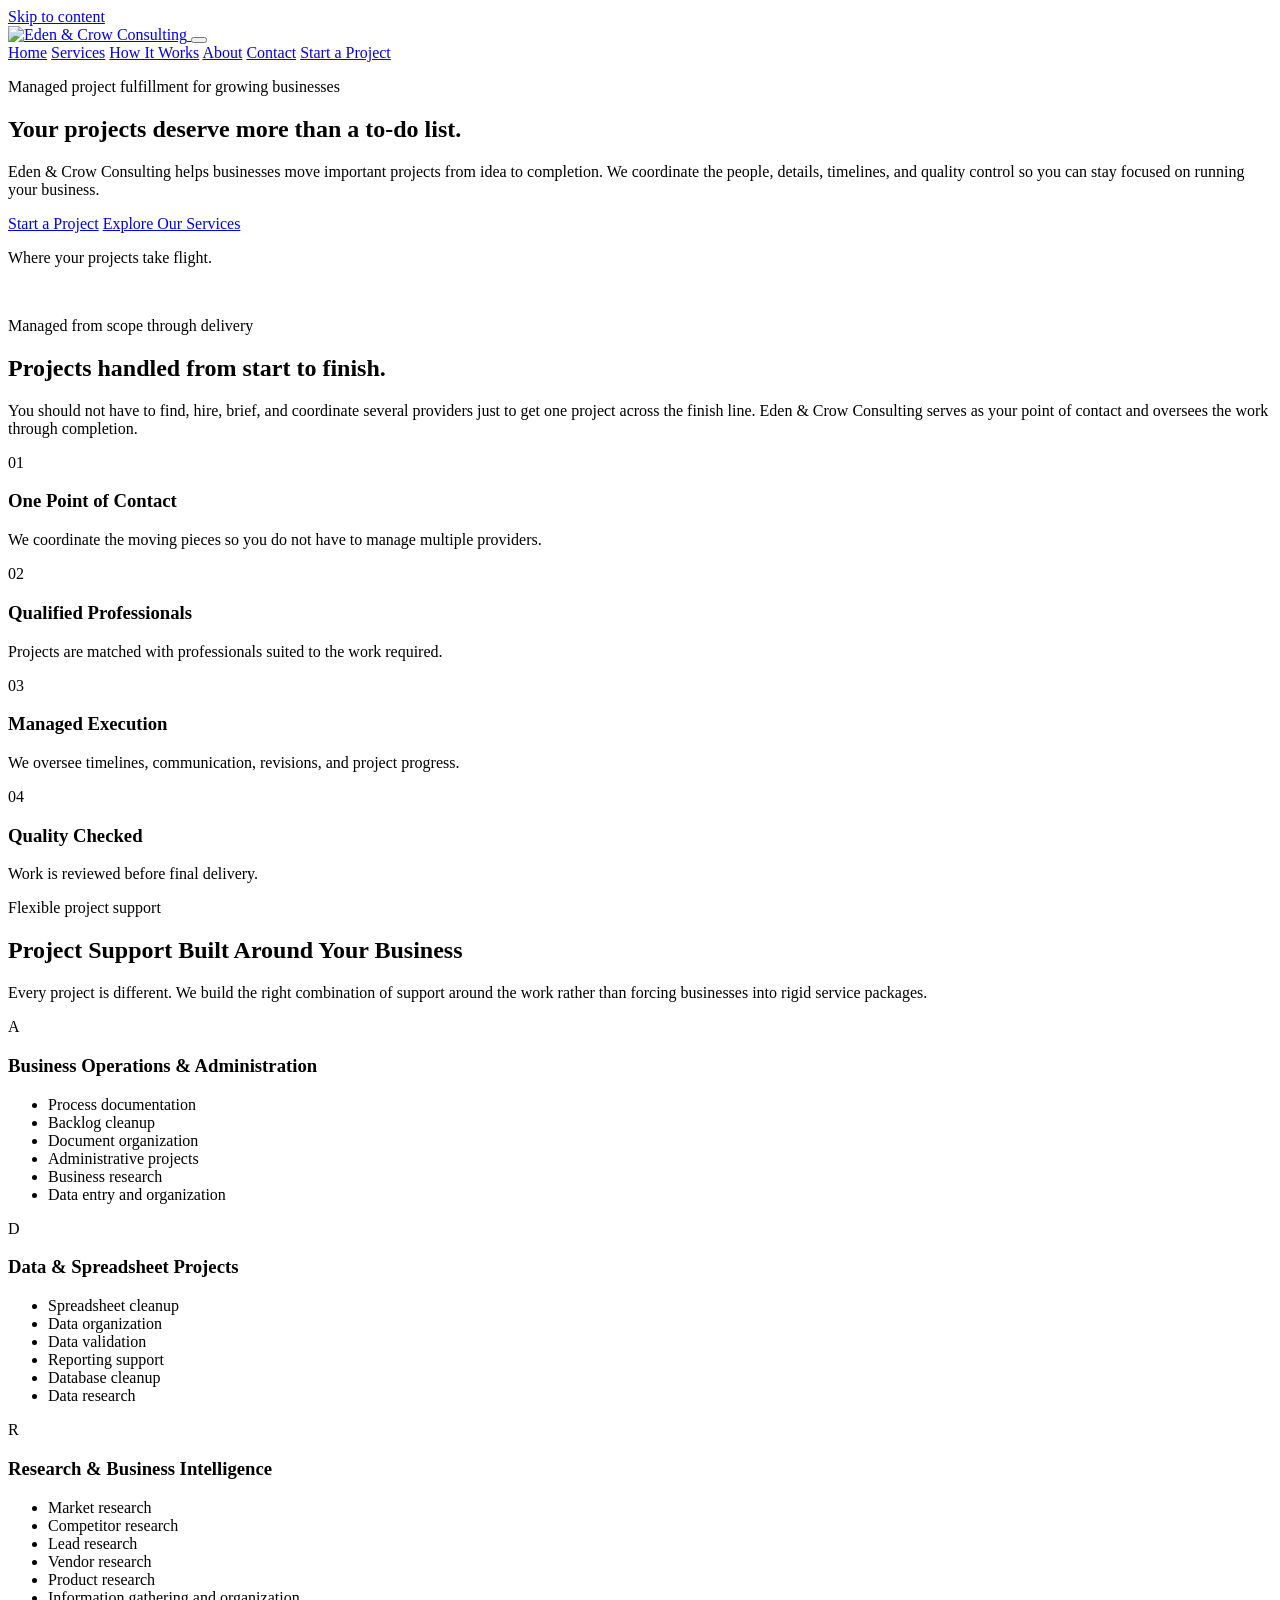
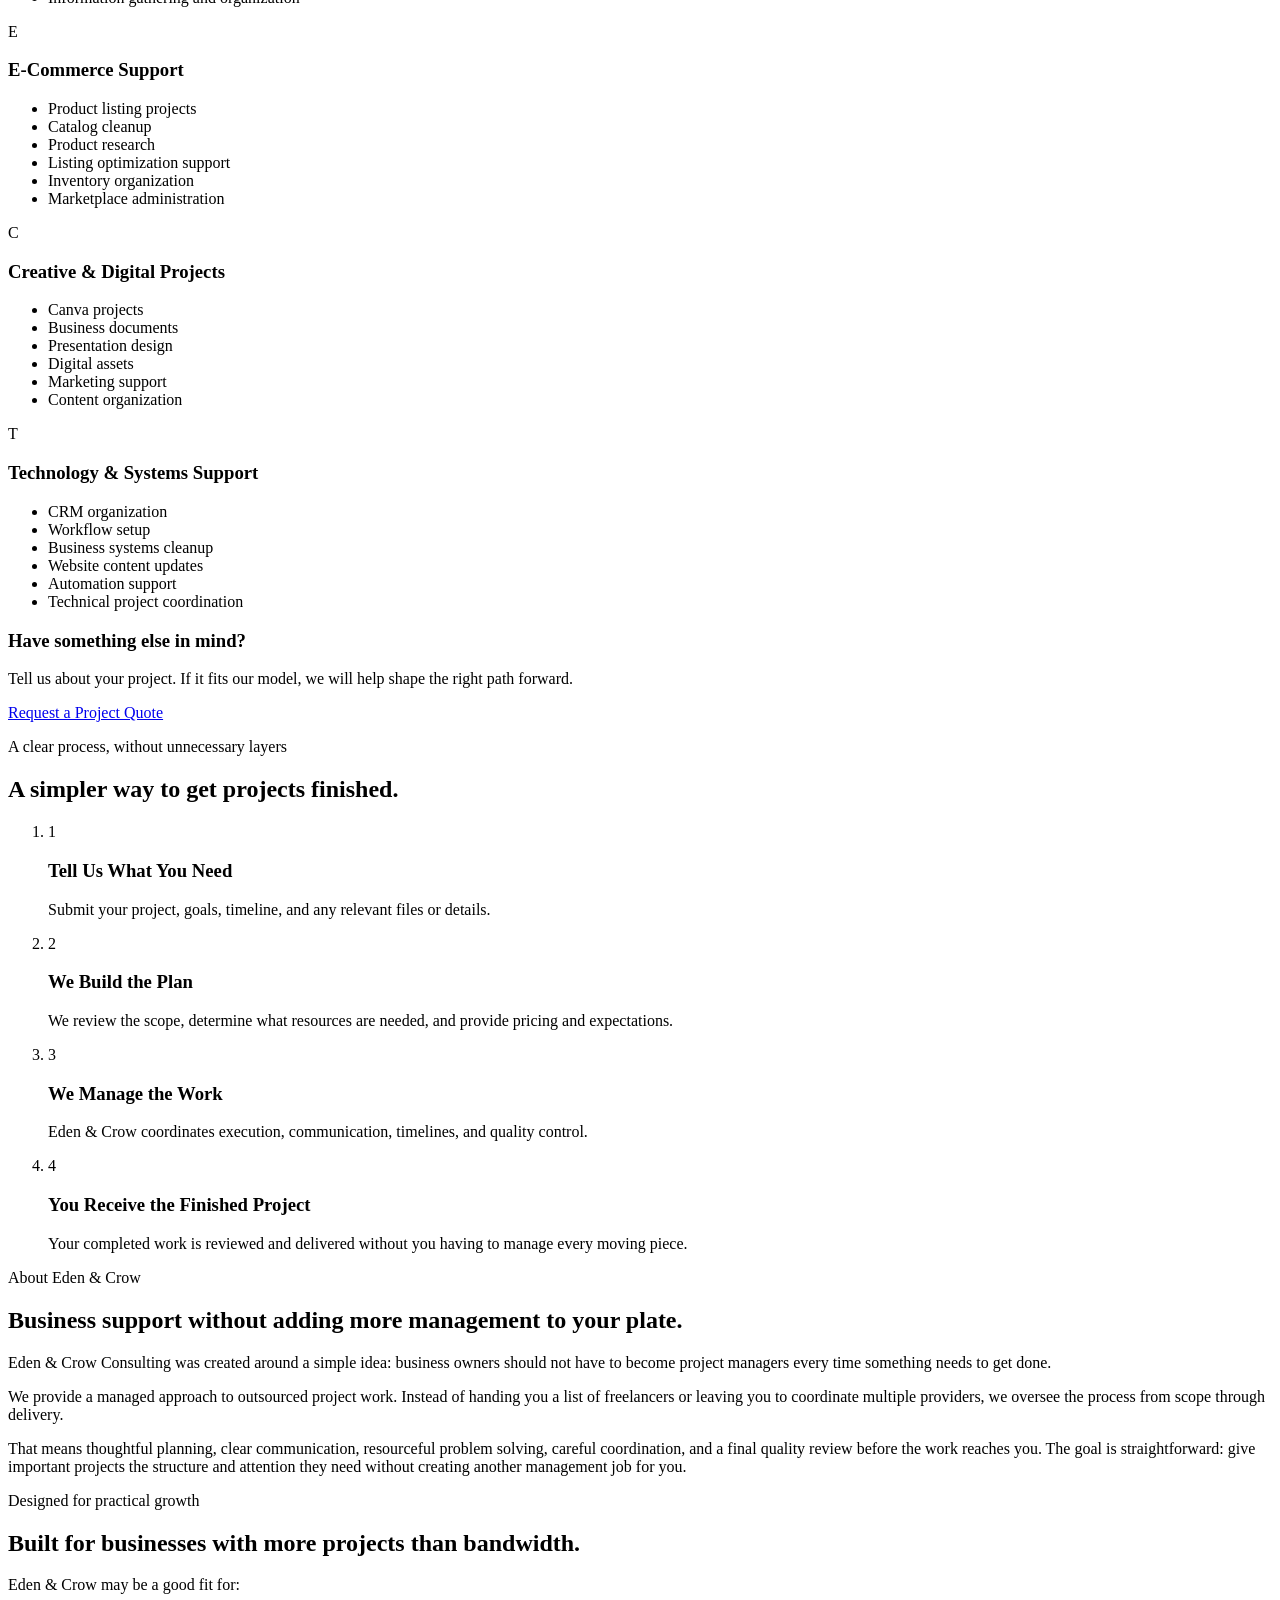
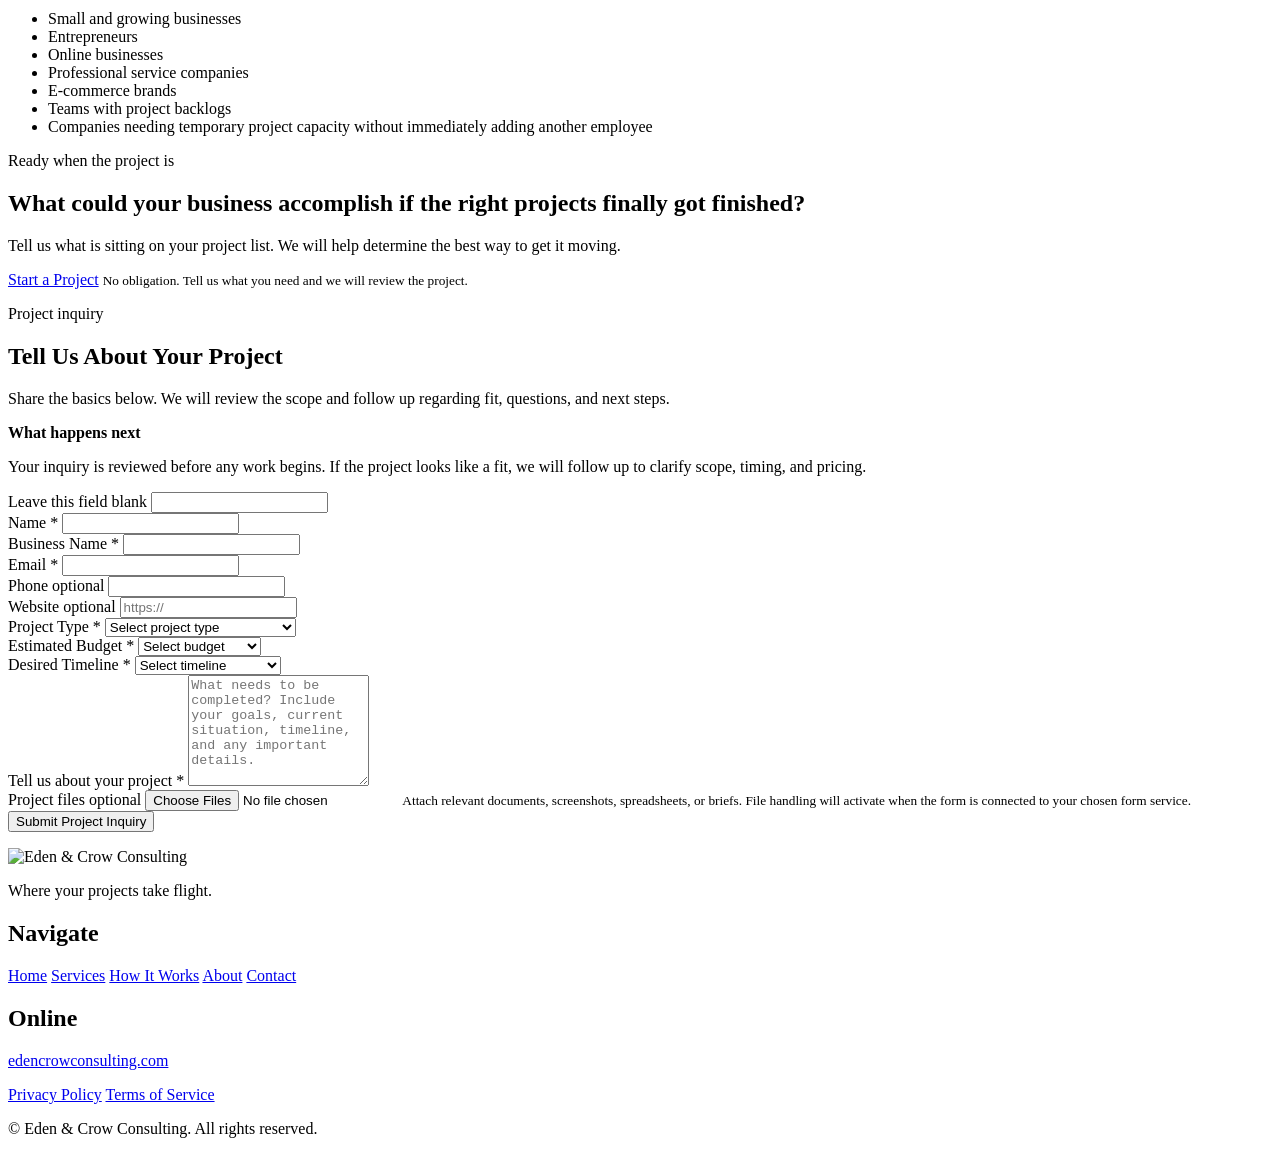
==== index.html @ 33f59ceb "Build Eden & Crow Consulting homepage" ====
<!doctype html>
<html lang="en">
<head>
  <meta charset="utf-8">
  <meta name="viewport" content="width=device-width, initial-scale=1">
  <title>Eden & Crow Consulting | Managed Business Project Services</title>
  <meta name="description" content="Eden & Crow Consulting manages business projects from scope through delivery, including operations, data, research, e-commerce, creative, and technology projects.">
  <meta name="theme-color" content="#0b1512">
  <link rel="canonical" href="https://edencrowconsulting.com/">
  <link rel="icon" href="assets/favicon.svg" type="image/svg+xml">
  <link rel="apple-touch-icon" href="assets/eden-crow-logo.png">
  <link rel="stylesheet" href="styles.css">

  <meta property="og:type" content="website">
  <meta property="og:title" content="Eden & Crow Consulting | Managed Business Project Services">
  <meta property="og:description" content="Managed business project services from scope through delivery.">
  <meta property="og:url" content="https://edencrowconsulting.com/">
  <meta property="og:image" content="https://edencrowconsulting.com/assets/eden-crow-logo.png">
  <meta property="og:site_name" content="Eden & Crow Consulting">
  <meta name="twitter:card" content="summary_large_image">
  <meta name="twitter:title" content="Eden & Crow Consulting | Managed Business Project Services">
  <meta name="twitter:description" content="Managed business project services from scope through delivery.">
  <meta name="twitter:image" content="https://edencrowconsulting.com/assets/eden-crow-logo.png">

  <script type="application/ld+json">
  {
    "@context": "https://schema.org",
    "@type": "ProfessionalService",
    "name": "Eden & Crow Consulting",
    "url": "https://edencrowconsulting.com/",
    "logo": "https://edencrowconsulting.com/assets/eden-crow-logo.png",
    "description": "Eden & Crow Consulting manages business projects from scope through delivery, including operations, data, research, e-commerce, creative, and technology projects.",
    "slogan": "Where your projects take flight."
  }
  </script>
</head>
<body>
  <a class="skip-link" href="#main">Skip to content</a>

  <header class="site-header" id="top">
    <div class="container nav-wrap">
      <a class="brand" href="#home" aria-label="Eden & Crow Consulting home">
        <img src="assets/eden-crow-logo.png" alt="Eden & Crow Consulting">
      </a>
      <button class="menu-toggle" type="button" aria-expanded="false" aria-controls="site-nav" aria-label="Open navigation">
        <span></span><span></span><span></span>
      </button>
      <nav class="site-nav" id="site-nav" aria-label="Primary navigation">
        <a href="#home">Home</a>
        <a href="#services">Services</a>
        <a href="#process">How It Works</a>
        <a href="#about">About</a>
        <a href="#contact">Contact</a>
        <a class="button button-small" href="#contact">Start a Project</a>
      </nav>
    </div>
  </header>

  <main id="main">
    <section class="hero" id="home">
      <div class="container hero-grid">
        <div class="hero-copy">
          <p class="eyebrow">Managed project fulfillment for growing businesses</p>
          <h1>Your projects deserve more than a to-do list.</h1>
          <p class="hero-lead">Eden & Crow Consulting helps businesses move important projects from idea to completion. We coordinate the people, details, timelines, and quality control so you can stay focused on running your business.</p>
          <div class="hero-actions">
            <a class="button" href="#contact">Start a Project</a>
            <a class="button button-secondary" href="#services">Explore Our Services</a>
          </div>
          <p class="tagline">Where your projects take flight.</p>
        </div>
        <div class="hero-mark" aria-hidden="true">
          <div class="logo-frame">
            <img src="assets/eden-crow-logo.png" alt="">
          </div>
        </div>
      </div>
    </section>

    <section class="value-section section" aria-labelledby="value-heading">
      <div class="container">
        <div class="section-heading narrow">
          <p class="eyebrow">Managed from scope through delivery</p>
          <h2 id="value-heading">Projects handled from start to finish.</h2>
          <p>You should not have to find, hire, brief, and coordinate several providers just to get one project across the finish line. Eden & Crow Consulting serves as your point of contact and oversees the work through completion.</p>
        </div>
        <div class="value-grid">
          <article class="value-item">
            <span class="value-number">01</span>
            <h3>One Point of Contact</h3>
            <p>We coordinate the moving pieces so you do not have to manage multiple providers.</p>
          </article>
          <article class="value-item">
            <span class="value-number">02</span>
            <h3>Qualified Professionals</h3>
            <p>Projects are matched with professionals suited to the work required.</p>
          </article>
          <article class="value-item">
            <span class="value-number">03</span>
            <h3>Managed Execution</h3>
            <p>We oversee timelines, communication, revisions, and project progress.</p>
          </article>
          <article class="value-item">
            <span class="value-number">04</span>
            <h3>Quality Checked</h3>
            <p>Work is reviewed before final delivery.</p>
          </article>
        </div>
      </div>
    </section>

    <section class="services-section section" id="services" aria-labelledby="services-heading">
      <div class="container">
        <div class="section-heading">
          <p class="eyebrow">Flexible project support</p>
          <h2 id="services-heading">Project Support Built Around Your Business</h2>
          <p>Every project is different. We build the right combination of support around the work rather than forcing businesses into rigid service packages.</p>
        </div>

        <div class="service-grid">
          <article class="service-card">
            <div class="service-icon" aria-hidden="true">A</div>
            <h3>Business Operations & Administration</h3>
            <ul>
              <li>Process documentation</li>
              <li>Backlog cleanup</li>
              <li>Document organization</li>
              <li>Administrative projects</li>
              <li>Business research</li>
              <li>Data entry and organization</li>
            </ul>
          </article>

          <article class="service-card">
            <div class="service-icon" aria-hidden="true">D</div>
            <h3>Data & Spreadsheet Projects</h3>
            <ul>
              <li>Spreadsheet cleanup</li>
              <li>Data organization</li>
              <li>Data validation</li>
              <li>Reporting support</li>
              <li>Database cleanup</li>
              <li>Data research</li>
            </ul>
          </article>

          <article class="service-card">
            <div class="service-icon" aria-hidden="true">R</div>
            <h3>Research & Business Intelligence</h3>
            <ul>
              <li>Market research</li>
              <li>Competitor research</li>
              <li>Lead research</li>
              <li>Vendor research</li>
              <li>Product research</li>
              <li>Information gathering and organization</li>
            </ul>
          </article>

          <article class="service-card">
            <div class="service-icon" aria-hidden="true">E</div>
            <h3>E-Commerce Support</h3>
            <ul>
              <li>Product listing projects</li>
              <li>Catalog cleanup</li>
              <li>Product research</li>
              <li>Listing optimization support</li>
              <li>Inventory organization</li>
              <li>Marketplace administration</li>
            </ul>
          </article>

          <article class="service-card">
            <div class="service-icon" aria-hidden="true">C</div>
            <h3>Creative & Digital Projects</h3>
            <ul>
              <li>Canva projects</li>
              <li>Business documents</li>
              <li>Presentation design</li>
              <li>Digital assets</li>
              <li>Marketing support</li>
              <li>Content organization</li>
            </ul>
          </article>

          <article class="service-card">
            <div class="service-icon" aria-hidden="true">T</div>
            <h3>Technology & Systems Support</h3>
            <ul>
              <li>CRM organization</li>
              <li>Workflow setup</li>
              <li>Business systems cleanup</li>
              <li>Website content updates</li>
              <li>Automation support</li>
              <li>Technical project coordination</li>
            </ul>
          </article>
        </div>

        <div class="service-cta">
          <div>
            <h3>Have something else in mind?</h3>
            <p>Tell us about your project. If it fits our model, we will help shape the right path forward.</p>
          </div>
          <a class="button button-secondary-dark" href="#contact">Request a Project Quote</a>
        </div>
      </div>
    </section>

    <section class="process-section section" id="process" aria-labelledby="process-heading">
      <div class="container">
        <div class="section-heading narrow">
          <p class="eyebrow">A clear process, without unnecessary layers</p>
          <h2 id="process-heading">A simpler way to get projects finished.</h2>
        </div>
        <ol class="process-list">
          <li class="process-step">
            <div class="step-marker">1</div>
            <div>
              <h3>Tell Us What You Need</h3>
              <p>Submit your project, goals, timeline, and any relevant files or details.</p>
            </div>
          </li>
          <li class="process-step">
            <div class="step-marker">2</div>
            <div>
              <h3>We Build the Plan</h3>
              <p>We review the scope, determine what resources are needed, and provide pricing and expectations.</p>
            </div>
          </li>
          <li class="process-step">
            <div class="step-marker">3</div>
            <div>
              <h3>We Manage the Work</h3>
              <p>Eden & Crow coordinates execution, communication, timelines, and quality control.</p>
            </div>
          </li>
          <li class="process-step">
            <div class="step-marker">4</div>
            <div>
              <h3>You Receive the Finished Project</h3>
              <p>Your completed work is reviewed and delivered without you having to manage every moving piece.</p>
            </div>
          </li>
        </ol>
      </div>
    </section>

    <section class="about-section section" id="about" aria-labelledby="about-heading">
      <div class="container about-grid">
        <div class="about-title-block">
          <p class="eyebrow">About Eden & Crow</p>
          <h2 id="about-heading">Business support without adding more management to your plate.</h2>
        </div>
        <div class="about-copy">
          <p>Eden & Crow Consulting was created around a simple idea: business owners should not have to become project managers every time something needs to get done.</p>
          <p>We provide a managed approach to outsourced project work. Instead of handing you a list of freelancers or leaving you to coordinate multiple providers, we oversee the process from scope through delivery.</p>
          <p>That means thoughtful planning, clear communication, resourceful problem solving, careful coordination, and a final quality review before the work reaches you. The goal is straightforward: give important projects the structure and attention they need without creating another management job for you.</p>
        </div>
      </div>
    </section>

    <section class="ideal-section section" aria-labelledby="ideal-heading">
      <div class="container ideal-grid">
        <div>
          <p class="eyebrow">Designed for practical growth</p>
          <h2 id="ideal-heading">Built for businesses with more projects than bandwidth.</h2>
        </div>
        <div class="ideal-list-wrap">
          <p>Eden & Crow may be a good fit for:</p>
          <ul class="check-list">
            <li>Small and growing businesses</li>
            <li>Entrepreneurs</li>
            <li>Online businesses</li>
            <li>Professional service companies</li>
            <li>E-commerce brands</li>
            <li>Teams with project backlogs</li>
            <li>Companies needing temporary project capacity without immediately adding another employee</li>
          </ul>
        </div>
      </div>
    </section>

    <section class="cta-section" aria-labelledby="cta-heading">
      <div class="container cta-inner">
        <p class="eyebrow eyebrow-light">Ready when the project is</p>
        <h2 id="cta-heading">What could your business accomplish if the right projects finally got finished?</h2>
        <p>Tell us what is sitting on your project list. We will help determine the best way to get it moving.</p>
        <a class="button button-light" href="#contact">Start a Project</a>
        <small>No obligation. Tell us what you need and we will review the project.</small>
      </div>
    </section>

    <section class="contact-section section" id="contact" aria-labelledby="contact-heading">
      <div class="container contact-grid">
        <div class="contact-intro">
          <p class="eyebrow">Project inquiry</p>
          <h2 id="contact-heading">Tell Us About Your Project</h2>
          <p>Share the basics below. We will review the scope and follow up regarding fit, questions, and next steps.</p>
          <div class="contact-note">
            <strong>What happens next</strong>
            <p>Your inquiry is reviewed before any work begins. If the project looks like a fit, we will follow up to clarify scope, timing, and pricing.</p>
          </div>
        </div>

        <form class="project-form" id="project-form" novalidate data-endpoint="">
          <div class="honeypot" aria-hidden="true">
            <label for="company-fax">Leave this field blank</label>
            <input id="company-fax" name="company_fax" type="text" tabindex="-1" autocomplete="off">
          </div>

          <div class="form-row two-col">
            <div class="form-field">
              <label for="name">Name <span aria-hidden="true">*</span></label>
              <input id="name" name="name" type="text" autocomplete="name" required>
              <span class="field-error" aria-live="polite"></span>
            </div>
            <div class="form-field">
              <label for="business">Business Name <span aria-hidden="true">*</span></label>
              <input id="business" name="business_name" type="text" autocomplete="organization" required>
              <span class="field-error" aria-live="polite"></span>
            </div>
          </div>

          <div class="form-row two-col">
            <div class="form-field">
              <label for="email">Email <span aria-hidden="true">*</span></label>
              <input id="email" name="email" type="email" autocomplete="email" required>
              <span class="field-error" aria-live="polite"></span>
            </div>
            <div class="form-field">
              <label for="phone">Phone <span class="optional">optional</span></label>
              <input id="phone" name="phone" type="tel" autocomplete="tel">
              <span class="field-error" aria-live="polite"></span>
            </div>
          </div>

          <div class="form-field">
            <label for="website">Website <span class="optional">optional</span></label>
            <input id="website" name="website" type="url" inputmode="url" placeholder="https://">
            <span class="field-error" aria-live="polite"></span>
          </div>

          <div class="form-row two-col">
            <div class="form-field">
              <label for="project-type">Project Type <span aria-hidden="true">*</span></label>
              <select id="project-type" name="project_type" required>
                <option value="">Select project type</option>
                <option>Business Operations</option>
                <option>Data or Spreadsheet Project</option>
                <option>Research</option>
                <option>E-Commerce</option>
                <option>Creative or Digital</option>
                <option>Technology or Systems</option>
                <option>Other</option>
              </select>
              <span class="field-error" aria-live="polite"></span>
            </div>
            <div class="form-field">
              <label for="budget">Estimated Budget <span aria-hidden="true">*</span></label>
              <select id="budget" name="estimated_budget" required>
                <option value="">Select budget</option>
                <option>Under $500</option>
                <option>$500 to $1,000</option>
                <option>$1,000 to $2,500</option>
                <option>$2,500 to $5,000</option>
                <option>$5,000+</option>
                <option>Not Sure Yet</option>
              </select>
              <span class="field-error" aria-live="polite"></span>
            </div>
          </div>

          <div class="form-field">
            <label for="timeline">Desired Timeline <span aria-hidden="true">*</span></label>
            <select id="timeline" name="desired_timeline" required>
              <option value="">Select timeline</option>
              <option>As Soon As Possible</option>
              <option>Within 1 Week</option>
              <option>Within 2 to 4 Weeks</option>
              <option>Within 1 to 3 Months</option>
              <option>Flexible</option>
            </select>
            <span class="field-error" aria-live="polite"></span>
          </div>

          <div class="form-field">
            <label for="details">Tell us about your project <span aria-hidden="true">*</span></label>
            <textarea id="details" name="project_details" rows="7" required placeholder="What needs to be completed? Include your goals, current situation, timeline, and any important details."></textarea>
            <span class="field-error" aria-live="polite"></span>
          </div>

          <div class="form-field">
            <label for="files">Project files <span class="optional">optional</span></label>
            <input id="files" name="project_files" type="file" multiple>
            <small class="field-help">Attach relevant documents, screenshots, spreadsheets, or briefs. File handling will activate when the form is connected to your chosen form service.</small>
          </div>

          <button class="button submit-button" type="submit">Submit Project Inquiry</button>
          <p class="form-status" id="form-status" role="status" aria-live="polite"></p>
        </form>
      </div>
    </section>
  </main>

  <footer class="site-footer">
    <div class="container footer-grid">
      <div class="footer-brand">
        <img src="assets/eden-crow-logo.png" alt="Eden & Crow Consulting">
        <p>Where your projects take flight.</p>
      </div>
      <div>
        <h2 class="footer-heading">Navigate</h2>
        <nav class="footer-nav" aria-label="Footer navigation">
          <a href="#home">Home</a>
          <a href="#services">Services</a>
          <a href="#process">How It Works</a>
          <a href="#about">About</a>
          <a href="#contact">Contact</a>
        </nav>
      </div>
      <div>
        <h2 class="footer-heading">Online</h2>
        <p><a href="https://edencrowconsulting.com/">edencrowconsulting.com</a></p>
        <div class="legal-links">
          <a href="privacy.html">Privacy Policy</a>
          <a href="terms.html">Terms of Service</a>
        </div>
      </div>
    </div>
    <div class="container footer-bottom">
      <p>&copy; <span id="current-year"></span> Eden & Crow Consulting. All rights reserved.</p>
    </div>
  </footer>

  <script src="script.js" defer></script>
</body>
</html>
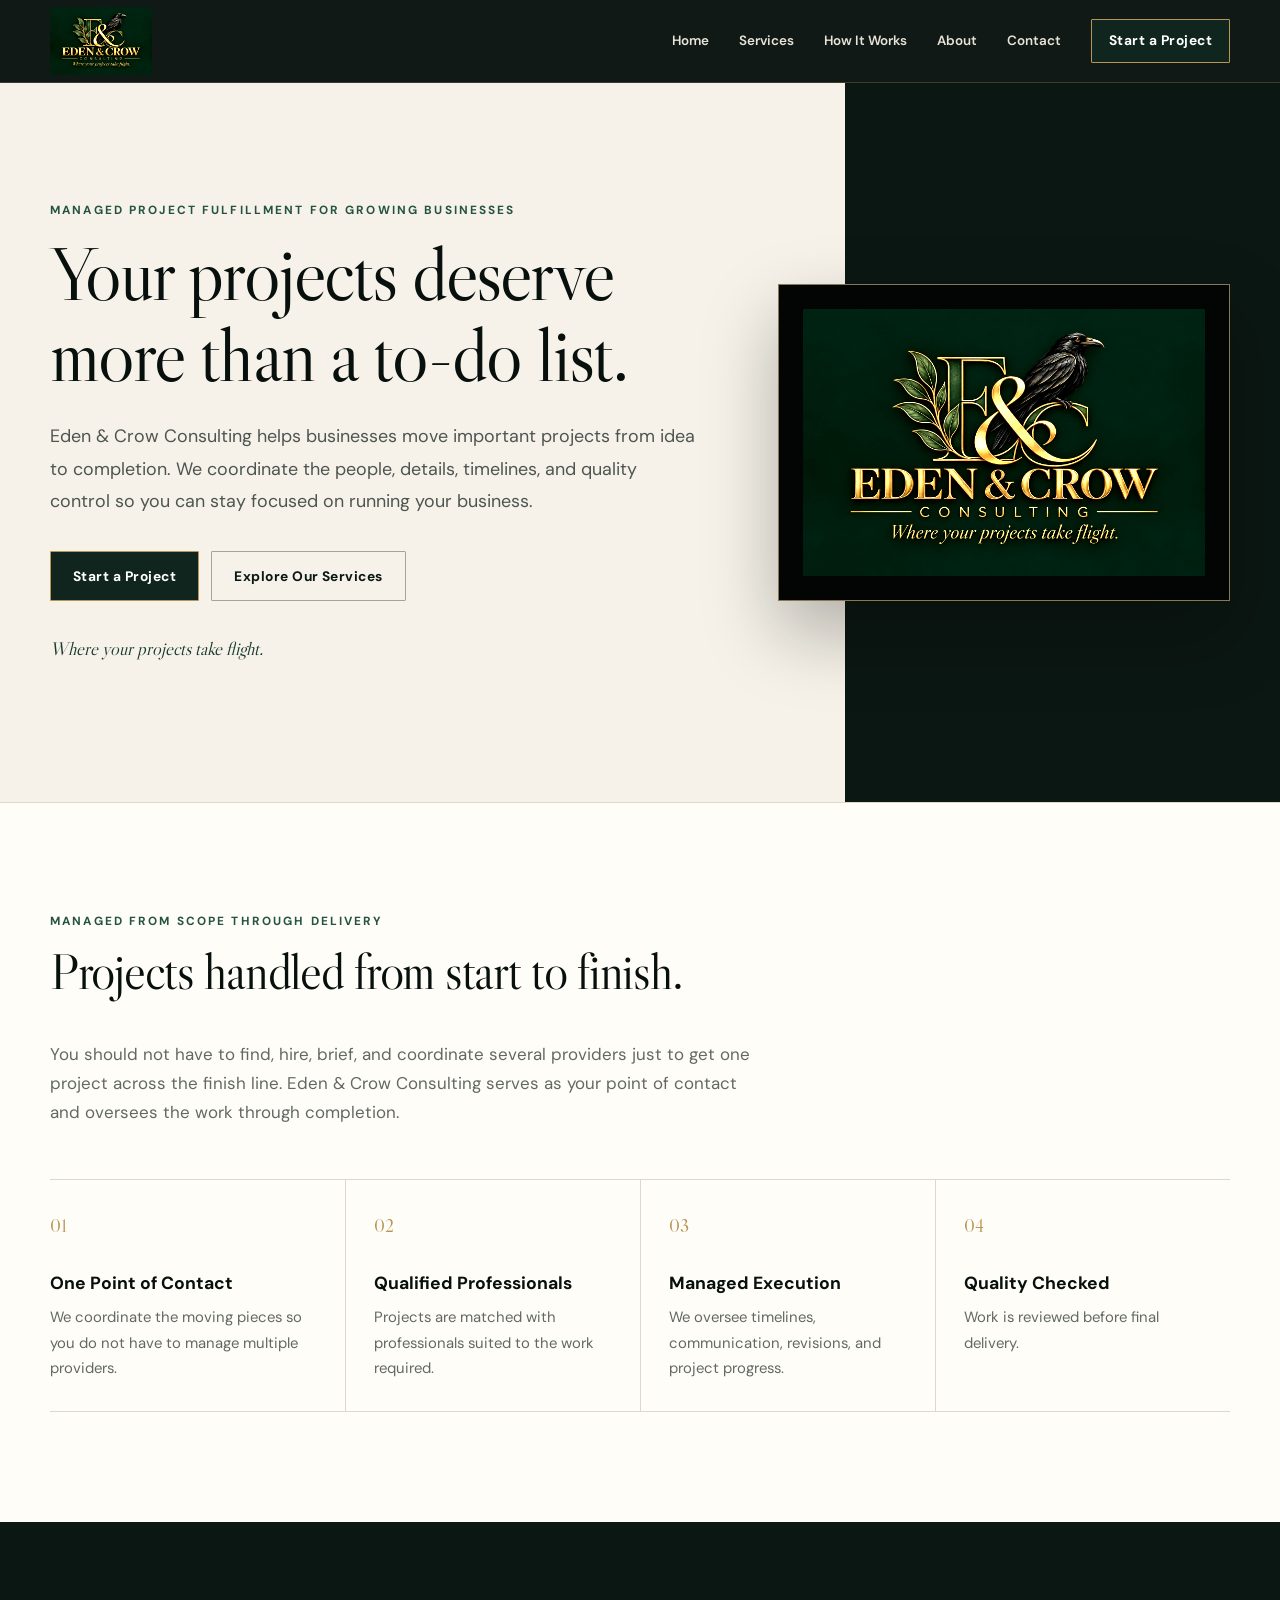
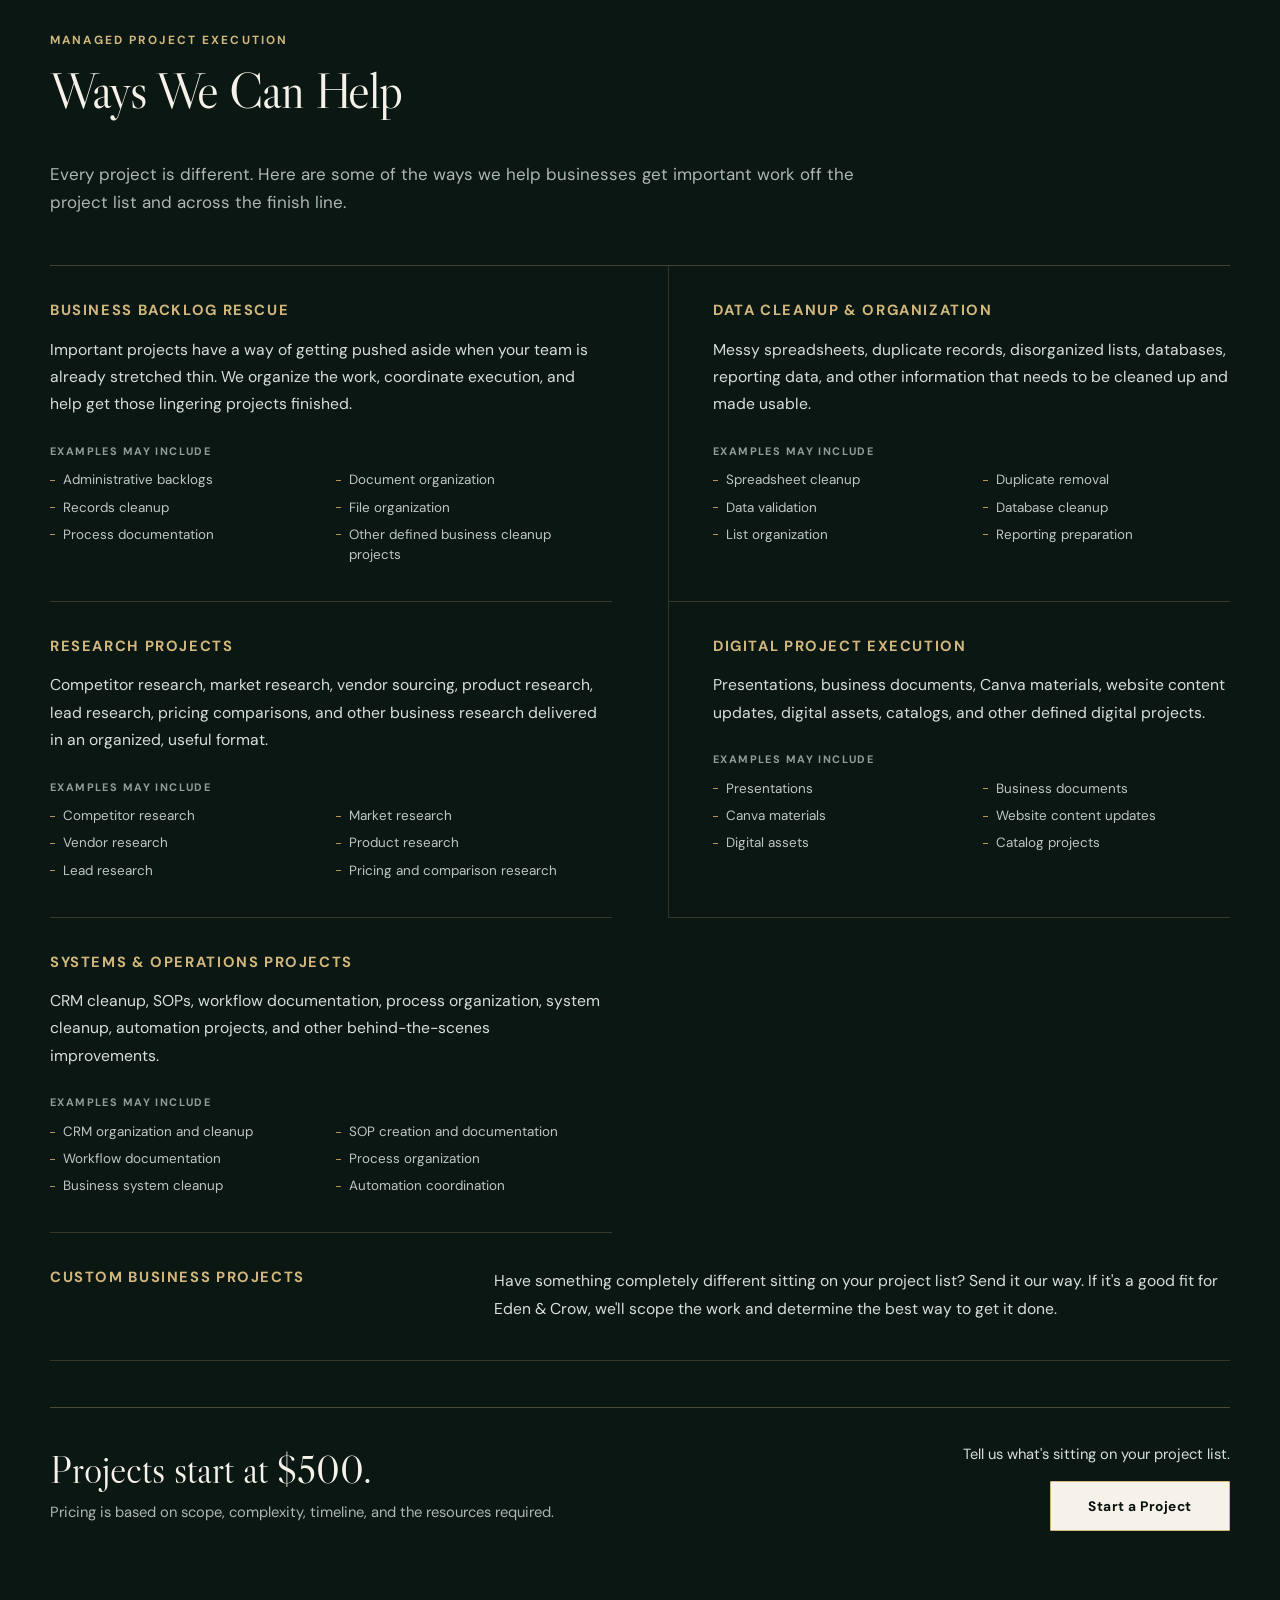
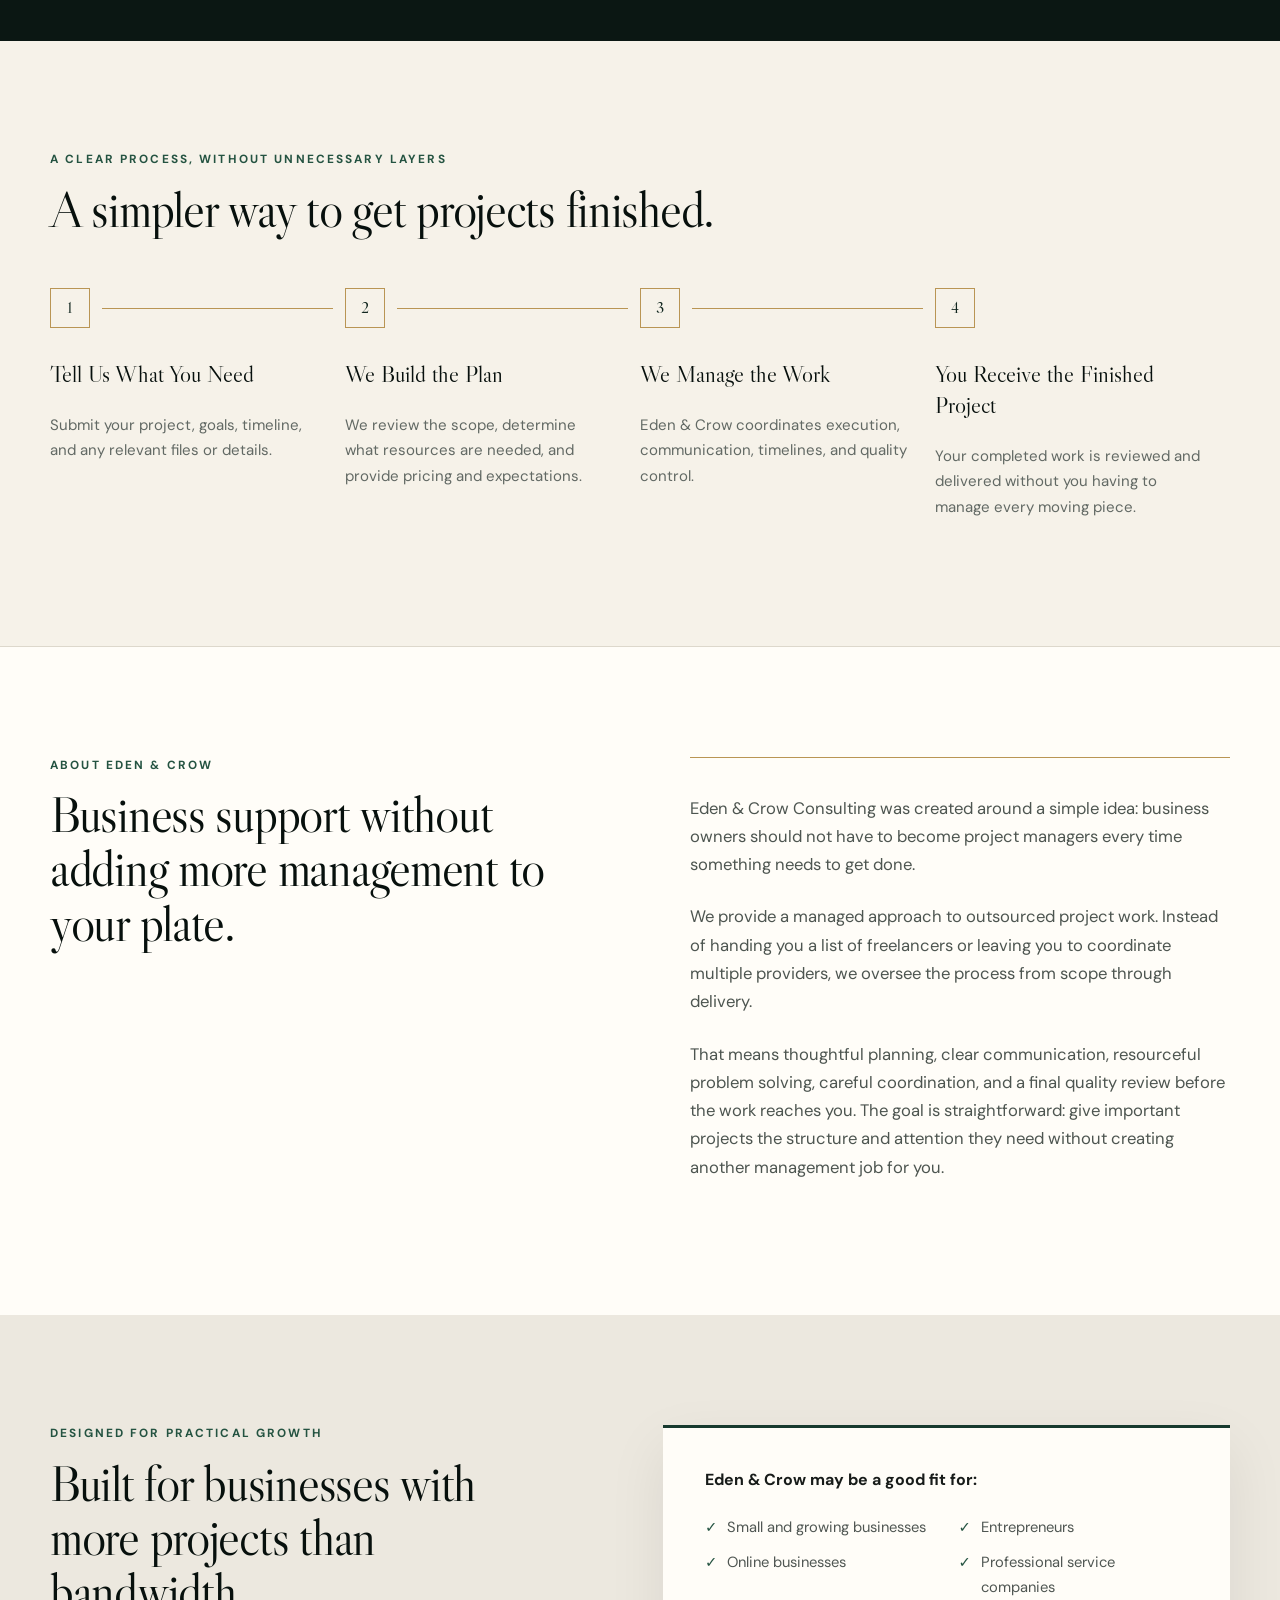
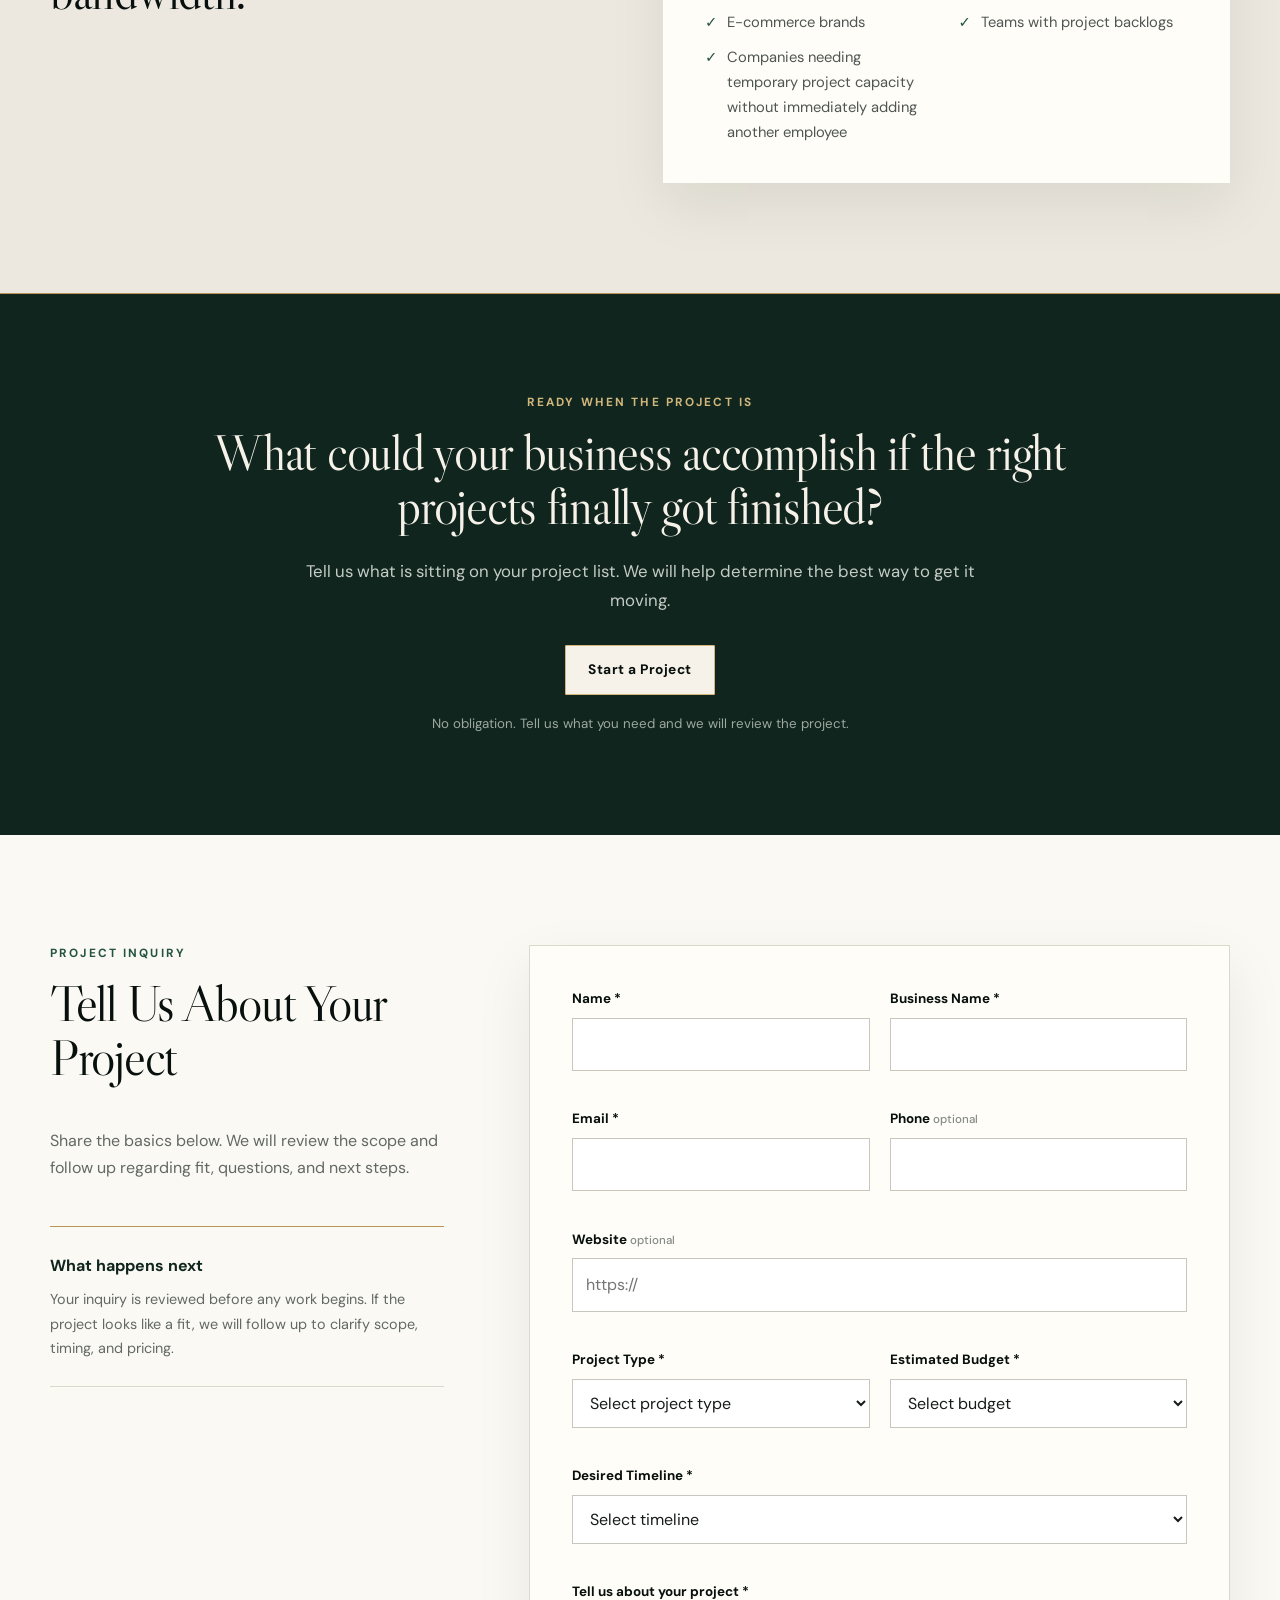
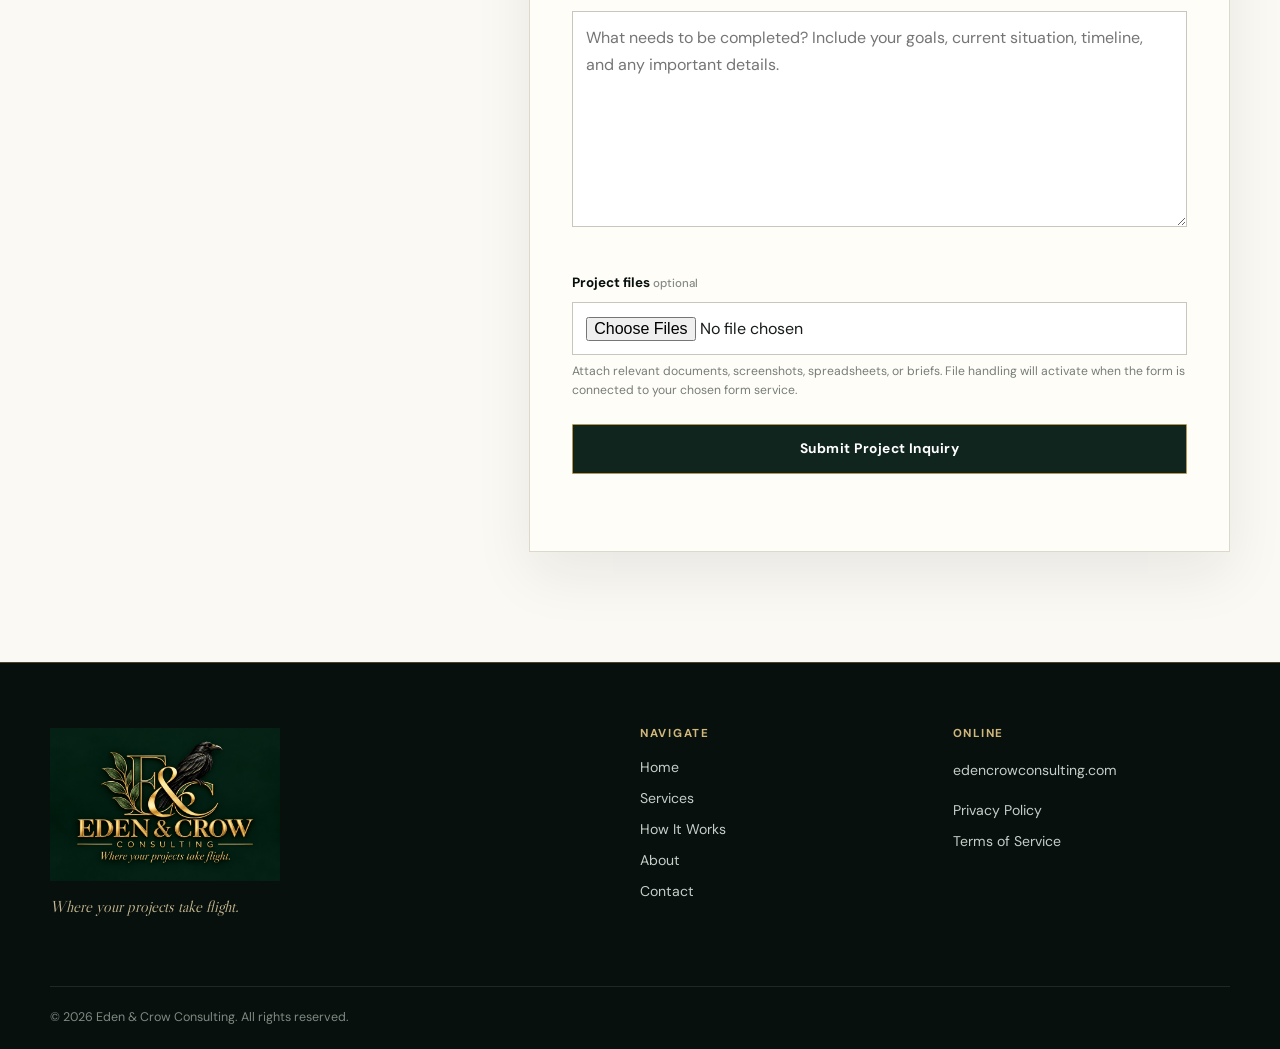
==== commit e3727c80: "Update Ways We Can Help service offerings" ====
--- a/index.html
+++ b/index.html
@@ -3,23 +3,24 @@
 <head>
   <meta charset="utf-8">
   <meta name="viewport" content="width=device-width, initial-scale=1">
-  <title>Eden & Crow Consulting | Managed Business Project Services</title>
-  <meta name="description" content="Eden & Crow Consulting manages business projects from scope through delivery, including operations, data, research, e-commerce, creative, and technology projects.">
+  <title>Managed Project Fulfillment | Eden & Crow Consulting</title>
+  <meta name="description" content="Eden & Crow Consulting provides managed project fulfillment for business backlogs, data cleanup, research, digital projects, systems and operations work, and custom business projects.">
   <meta name="theme-color" content="#0b1512">
   <link rel="canonical" href="https://edencrowconsulting.com/">
   <link rel="icon" href="assets/favicon.svg" type="image/svg+xml">
   <link rel="apple-touch-icon" href="assets/eden-crow-logo.png">
   <link rel="stylesheet" href="styles.css">
+  <link rel="stylesheet" href="services.css">
 
   <meta property="og:type" content="website">
-  <meta property="og:title" content="Eden & Crow Consulting | Managed Business Project Services">
-  <meta property="og:description" content="Managed business project services from scope through delivery.">
+  <meta property="og:title" content="Managed Project Fulfillment | Eden & Crow Consulting">
+  <meta property="og:description" content="Managed project execution for business backlogs, data cleanup, research, digital projects, systems and operations work, and custom business projects.">
   <meta property="og:url" content="https://edencrowconsulting.com/">
   <meta property="og:image" content="https://edencrowconsulting.com/assets/eden-crow-logo.png">
   <meta property="og:site_name" content="Eden & Crow Consulting">
   <meta name="twitter:card" content="summary_large_image">
-  <meta name="twitter:title" content="Eden & Crow Consulting | Managed Business Project Services">
-  <meta name="twitter:description" content="Managed business project services from scope through delivery.">
+  <meta name="twitter:title" content="Managed Project Fulfillment | Eden & Crow Consulting">
+  <meta name="twitter:description" content="Managed project execution for business backlogs, data cleanup, research, digital projects, systems and operations work, and custom business projects.">
   <meta name="twitter:image" content="https://edencrowconsulting.com/assets/eden-crow-logo.png">
 
   <script type="application/ld+json">
@@ -29,7 +30,7 @@
     "name": "Eden & Crow Consulting",
     "url": "https://edencrowconsulting.com/",
     "logo": "https://edencrowconsulting.com/assets/eden-crow-logo.png",
-    "description": "Eden & Crow Consulting manages business projects from scope through delivery, including operations, data, research, e-commerce, creative, and technology projects.",
+    "description": "Eden & Crow Consulting provides managed project fulfillment for business backlogs, data cleanup, research, digital projects, systems and operations work, and custom business projects.",
     "slogan": "Where your projects take flight."
   }
   </script>
@@ -111,98 +112,108 @@
 
     <section class="services-section section" id="services" aria-labelledby="services-heading">
       <div class="container">
-        <div class="section-heading">
-          <p class="eyebrow">Flexible project support</p>
-          <h2 id="services-heading">Project Support Built Around Your Business</h2>
-          <p>Every project is different. We build the right combination of support around the work rather than forcing businesses into rigid service packages.</p>
-        </div>
-
-        <div class="service-grid">
-          <article class="service-card">
-            <div class="service-icon" aria-hidden="true">A</div>
-            <h3>Business Operations & Administration</h3>
-            <ul>
-              <li>Process documentation</li>
-              <li>Backlog cleanup</li>
-              <li>Document organization</li>
-              <li>Administrative projects</li>
-              <li>Business research</li>
-              <li>Data entry and organization</li>
-            </ul>
-          </article>
-
-          <article class="service-card">
-            <div class="service-icon" aria-hidden="true">D</div>
-            <h3>Data & Spreadsheet Projects</h3>
-            <ul>
-              <li>Spreadsheet cleanup</li>
-              <li>Data organization</li>
-              <li>Data validation</li>
-              <li>Reporting support</li>
-              <li>Database cleanup</li>
-              <li>Data research</li>
-            </ul>
-          </article>
-
-          <article class="service-card">
-            <div class="service-icon" aria-hidden="true">R</div>
-            <h3>Research & Business Intelligence</h3>
-            <ul>
-              <li>Market research</li>
-              <li>Competitor research</li>
-              <li>Lead research</li>
-              <li>Vendor research</li>
-              <li>Product research</li>
-              <li>Information gathering and organization</li>
-            </ul>
-          </article>
-
-          <article class="service-card">
-            <div class="service-icon" aria-hidden="true">E</div>
-            <h3>E-Commerce Support</h3>
-            <ul>
-              <li>Product listing projects</li>
-              <li>Catalog cleanup</li>
-              <li>Product research</li>
-              <li>Listing optimization support</li>
-              <li>Inventory organization</li>
-              <li>Marketplace administration</li>
-            </ul>
-          </article>
-
-          <article class="service-card">
-            <div class="service-icon" aria-hidden="true">C</div>
-            <h3>Creative & Digital Projects</h3>
-            <ul>
-              <li>Canva projects</li>
-              <li>Business documents</li>
-              <li>Presentation design</li>
-              <li>Digital assets</li>
-              <li>Marketing support</li>
-              <li>Content organization</li>
-            </ul>
-          </article>
-
-          <article class="service-card">
-            <div class="service-icon" aria-hidden="true">T</div>
-            <h3>Technology & Systems Support</h3>
-            <ul>
-              <li>CRM organization</li>
-              <li>Workflow setup</li>
-              <li>Business systems cleanup</li>
-              <li>Website content updates</li>
-              <li>Automation support</li>
-              <li>Technical project coordination</li>
-            </ul>
-          </article>
-        </div>
-
-        <div class="service-cta">
-          <div>
-            <h3>Have something else in mind?</h3>
-            <p>Tell us about your project. If it fits our model, we will help shape the right path forward.</p>
-          </div>
-          <a class="button button-secondary-dark" href="#contact">Request a Project Quote</a>
+        <div class="section-heading services-heading">
+          <p class="eyebrow">Managed project execution</p>
+          <h2 id="services-heading">Ways We Can Help</h2>
+          <p>Every project is different. Here are some of the ways we help businesses get important work off the project list and across the finish line.</p>
+        </div>
+
+        <div class="services-list">
+          <article class="service-area">
+            <h3>Business Backlog Rescue</h3>
+            <p>Important projects have a way of getting pushed aside when your team is already stretched thin. We organize the work, coordinate execution, and help get those lingering projects finished.</p>
+            <div class="service-examples">
+              <span>Examples may include</span>
+              <ul>
+                <li>Administrative backlogs</li>
+                <li>Document organization</li>
+                <li>Records cleanup</li>
+                <li>File organization</li>
+                <li>Process documentation</li>
+                <li>Other defined business cleanup projects</li>
+              </ul>
+            </div>
+          </article>
+
+          <article class="service-area">
+            <h3>Data Cleanup &amp; Organization</h3>
+            <p>Messy spreadsheets, duplicate records, disorganized lists, databases, reporting data, and other information that needs to be cleaned up and made usable.</p>
+            <div class="service-examples">
+              <span>Examples may include</span>
+              <ul>
+                <li>Spreadsheet cleanup</li>
+                <li>Duplicate removal</li>
+                <li>Data validation</li>
+                <li>Database cleanup</li>
+                <li>List organization</li>
+                <li>Reporting preparation</li>
+              </ul>
+            </div>
+          </article>
+
+          <article class="service-area">
+            <h3>Research Projects</h3>
+            <p>Competitor research, market research, vendor sourcing, product research, lead research, pricing comparisons, and other business research delivered in an organized, useful format.</p>
+            <div class="service-examples">
+              <span>Examples may include</span>
+              <ul>
+                <li>Competitor research</li>
+                <li>Market research</li>
+                <li>Vendor research</li>
+                <li>Product research</li>
+                <li>Lead research</li>
+                <li>Pricing and comparison research</li>
+              </ul>
+            </div>
+          </article>
+
+          <article class="service-area">
+            <h3>Digital Project Execution</h3>
+            <p>Presentations, business documents, Canva materials, website content updates, digital assets, catalogs, and other defined digital projects.</p>
+            <div class="service-examples">
+              <span>Examples may include</span>
+              <ul>
+                <li>Presentations</li>
+                <li>Business documents</li>
+                <li>Canva materials</li>
+                <li>Website content updates</li>
+                <li>Digital assets</li>
+                <li>Catalog projects</li>
+              </ul>
+            </div>
+          </article>
+
+          <article class="service-area">
+            <h3>Systems &amp; Operations Projects</h3>
+            <p>CRM cleanup, SOPs, workflow documentation, process organization, system cleanup, automation projects, and other behind-the-scenes improvements.</p>
+            <div class="service-examples">
+              <span>Examples may include</span>
+              <ul>
+                <li>CRM organization and cleanup</li>
+                <li>SOP creation and documentation</li>
+                <li>Workflow documentation</li>
+                <li>Process organization</li>
+                <li>Business system cleanup</li>
+                <li>Automation coordination</li>
+              </ul>
+            </div>
+          </article>
+
+          <article class="service-area service-area-custom">
+            <h3>Custom Business Projects</h3>
+            <p>Have something completely different sitting on your project list? Send it our way. If it's a good fit for Eden &amp; Crow, we'll scope the work and determine the best way to get it done.</p>
+          </article>
+        </div>
+
+        <div class="services-bottom">
+          <div class="services-pricing">
+            <strong>Projects start at $500.</strong>
+            <p>Pricing is based on scope, complexity, timeline, and the resources required.</p>
+          </div>
+          <div class="services-action">
+            <p>Tell us what's sitting on your project list.</p>
+            <a class="button button-light" href="#contact">Start a Project</a>
+          </div>
         </div>
       </div>
     </section>
@@ -346,13 +357,12 @@
               <label for="project-type">Project Type <span aria-hidden="true">*</span></label>
               <select id="project-type" name="project_type" required>
                 <option value="">Select project type</option>
-                <option>Business Operations</option>
-                <option>Data or Spreadsheet Project</option>
-                <option>Research</option>
-                <option>E-Commerce</option>
-                <option>Creative or Digital</option>
-                <option>Technology or Systems</option>
-                <option>Other</option>
+                <option>Business Backlog Rescue</option>
+                <option>Data Cleanup &amp; Organization</option>
+                <option>Research Projects</option>
+                <option>Digital Project Execution</option>
+                <option>Systems &amp; Operations Projects</option>
+                <option>Custom Business Projects</option>
               </select>
               <span class="field-error" aria-live="polite"></span>
             </div>
@@ -360,7 +370,6 @@
               <label for="budget">Estimated Budget <span aria-hidden="true">*</span></label>
               <select id="budget" name="estimated_budget" required>
                 <option value="">Select budget</option>
-                <option>Under $500</option>
                 <option>$500 to $1,000</option>
                 <option>$1,000 to $2,500</option>
                 <option>$2,500 to $5,000</option>
--- a/styles.css
+++ b/styles.css
@@ -0,0 +1,239 @@
+@import url('https://fonts.googleapis.com/css2?family=DM+Sans:wght@400;500;600;700&family=Libre+Caslon+Display&display=swap');
+
+:root {
+  --forest-950: #07100d;
+  --forest-900: #0b1713;
+  --forest-800: #10251e;
+  --forest-700: #173a2e;
+  --forest-600: #245341;
+  --gold: #b99554;
+  --gold-light: #d2b77c;
+  --ivory: #f6f2e9;
+  --cream: #fbf9f4;
+  --paper: #fffdf8;
+  --charcoal: #171b19;
+  --muted: #626964;
+  --line: #ddd8cc;
+  --white: #ffffff;
+  --serif: 'Libre Caslon Display', Georgia, serif;
+  --sans: 'DM Sans', system-ui, -apple-system, BlinkMacSystemFont, 'Segoe UI', sans-serif;
+  --shadow: 0 22px 55px rgba(10, 24, 19, .08);
+  --radius: 4px;
+  --container: 1180px;
+}
+
+* { box-sizing: border-box; }
+html { scroll-behavior: smooth; scroll-padding-top: 96px; }
+body { margin: 0; color: var(--charcoal); background: var(--cream); font-family: var(--sans); line-height: 1.7; -webkit-font-smoothing: antialiased; }
+img { max-width: 100%; display: block; }
+a { color: inherit; }
+button, input, select, textarea { font: inherit; }
+button { cursor: pointer; }
+
+.skip-link { position: fixed; top: 10px; left: 10px; z-index: 9999; transform: translateY(-160%); background: var(--ivory); color: var(--forest-950); padding: .7rem 1rem; border: 1px solid var(--gold); }
+.skip-link:focus { transform: translateY(0); }
+
+.container { width: min(calc(100% - 40px), var(--container)); margin-inline: auto; }
+.section { padding: 110px 0; }
+.section-heading { max-width: 760px; margin-bottom: 52px; }
+.section-heading.narrow { max-width: 700px; }
+.section-heading p:last-child { color: var(--muted); font-size: 1.06rem; }
+.eyebrow { margin: 0 0 14px; color: var(--forest-600); font-size: .74rem; line-height: 1.4; font-weight: 700; text-transform: uppercase; letter-spacing: .18em; }
+h1, h2, h3, p { margin-top: 0; }
+h1, h2, h3 { color: var(--forest-950); }
+h1, h2 { font-family: var(--serif); font-weight: 400; letter-spacing: -.025em; line-height: 1.06; }
+h1 { font-size: clamp(3.2rem, 6vw, 6rem); }
+h2 { font-size: clamp(2.35rem, 4vw, 4rem); }
+h3 { font-size: 1.1rem; line-height: 1.35; }
+
+.button { display: inline-flex; align-items: center; justify-content: center; min-height: 50px; padding: 12px 22px; border: 1px solid var(--gold); border-radius: 1px; background: var(--forest-800); color: var(--white); font-size: .86rem; font-weight: 700; letter-spacing: .035em; text-decoration: none; transition: background .2s ease, border-color .2s ease, color .2s ease, transform .2s ease; }
+.button:hover { background: var(--forest-700); border-color: var(--gold-light); transform: translateY(-1px); }
+.button:focus-visible, a:focus-visible, input:focus-visible, select:focus-visible, textarea:focus-visible, button:focus-visible { outline: 3px solid rgba(185,149,84,.38); outline-offset: 3px; }
+.button-secondary { background: transparent; color: var(--forest-900); border-color: #a8a297; }
+.button-secondary:hover { background: var(--white); color: var(--forest-900); border-color: var(--gold); }
+.button-secondary-dark { background: transparent; color: var(--ivory); border-color: var(--gold); }
+.button-secondary-dark:hover { background: var(--ivory); color: var(--forest-900); }
+.button-light { background: var(--ivory); color: var(--forest-950); border-color: var(--gold-light); }
+.button-light:hover { background: var(--white); color: var(--forest-950); }
+.button-small { min-height: 42px; padding: 9px 17px; }
+
+.site-header { position: sticky; top: 0; z-index: 1000; background: rgba(7,16,13,.96); border-bottom: 1px solid rgba(185,149,84,.28); backdrop-filter: blur(12px); }
+.nav-wrap { height: 82px; display: flex; align-items: center; justify-content: space-between; gap: 24px; }
+.brand { width: 176px; height: 68px; display: flex; align-items: center; overflow: hidden; text-decoration: none; }
+.brand img { width: 100%; }
+.site-nav { display: flex; align-items: center; gap: 30px; }
+.site-nav > a:not(.button) { position: relative; color: #e9e4d9; font-size: .84rem; font-weight: 600; text-decoration: none; }
+.site-nav > a:not(.button)::after { content: ''; position: absolute; left: 0; bottom: -7px; width: 100%; height: 1px; background: var(--gold); transform: scaleX(0); transform-origin: right; transition: transform .2s ease; }
+.site-nav > a:not(.button):hover::after { transform: scaleX(1); transform-origin: left; }
+.menu-toggle { display: none; width: 44px; height: 44px; border: 0; background: transparent; padding: 9px; }
+.menu-toggle span { display: block; width: 100%; height: 1px; margin: 6px 0; background: var(--ivory); }
+
+.hero { min-height: 720px; display: flex; align-items: center; overflow: hidden; position: relative; background: var(--ivory); border-bottom: 1px solid var(--line); }
+.hero::before { content: ''; position: absolute; top: 0; right: 0; width: 34%; height: 100%; background: var(--forest-900); }
+.hero-grid { position: relative; display: grid; grid-template-columns: 1.18fr .82fr; align-items: center; gap: 78px; padding-block: 90px; }
+.hero-copy { position: relative; z-index: 2; max-width: 760px; }
+.hero h1 { max-width: 760px; margin-bottom: 25px; }
+.hero-lead { max-width: 690px; color: #4e5551; font-size: 1.12rem; line-height: 1.8; }
+.hero-actions { display: flex; flex-wrap: wrap; gap: 12px; margin-top: 34px; }
+.tagline { margin-top: 32px; color: var(--forest-700); font-family: var(--serif); font-size: 1.15rem; font-style: italic; }
+.hero-mark { position: relative; z-index: 2; }
+.logo-frame { padding: 28px; background: #030504; border: 1px solid rgba(210,183,124,.65); box-shadow: 0 32px 70px rgba(0,0,0,.28); }
+.logo-frame img { width: 100%; }
+
+.value-section { background: var(--paper); }
+.value-grid { display: grid; grid-template-columns: repeat(4, 1fr); border-top: 1px solid var(--line); border-bottom: 1px solid var(--line); }
+.value-item { padding: 32px 28px 30px 0; }
+.value-item + .value-item { padding-left: 28px; border-left: 1px solid var(--line); }
+.value-number { display: block; margin-bottom: 30px; color: var(--gold); font-family: var(--serif); font-size: 1.1rem; }
+.value-item h3 { margin-bottom: 10px; }
+.value-item p { margin-bottom: 0; color: var(--muted); font-size: .93rem; }
+
+.services-section { background: var(--forest-900); color: #dcded9; }
+.services-section h2, .services-section h3 { color: var(--ivory); }
+.services-section .eyebrow { color: var(--gold-light); }
+.services-section .section-heading p:last-child { color: #aeb7b1; }
+.service-grid { display: grid; grid-template-columns: repeat(3, 1fr); gap: 1px; background: rgba(210,183,124,.22); border: 1px solid rgba(210,183,124,.22); }
+.service-card { min-height: 390px; padding: 38px 34px; background: var(--forest-900); transition: background .2s ease; }
+.service-card:hover { background: var(--forest-800); }
+.service-icon { width: 38px; height: 38px; display: grid; place-items: center; margin-bottom: 38px; border: 1px solid var(--gold); color: var(--gold-light); font-family: var(--serif); font-size: 1.15rem; }
+.service-card h3 { min-height: 50px; font-family: var(--serif); font-size: 1.5rem; font-weight: 400; }
+.service-card ul { margin: 22px 0 0; padding: 0; list-style: none; }
+.service-card li { position: relative; padding: 5px 0 5px 16px; color: #bfc6c1; font-size: .9rem; }
+.service-card li::before { content: ''; position: absolute; left: 0; top: 15px; width: 5px; height: 1px; background: var(--gold); }
+.service-cta { margin-top: 50px; padding-top: 36px; border-top: 1px solid rgba(210,183,124,.25); display: flex; justify-content: space-between; align-items: center; gap: 30px; }
+.service-cta h3 { margin-bottom: 5px; font-family: var(--serif); font-size: 1.65rem; font-weight: 400; }
+.service-cta p { margin-bottom: 0; color: #aeb7b1; }
+
+.process-section { background: var(--ivory); }
+.process-list { display: grid; grid-template-columns: repeat(4, 1fr); margin: 0; padding: 0; list-style: none; counter-reset: none; }
+.process-step { position: relative; padding: 0 28px 0 0; }
+.process-step:not(:last-child)::after { content: ''; position: absolute; top: 20px; left: 52px; right: 12px; height: 1px; background: var(--gold); }
+.step-marker { position: relative; z-index: 2; width: 40px; height: 40px; display: grid; place-items: center; margin-bottom: 30px; background: var(--ivory); border: 1px solid var(--gold); color: var(--forest-800); font-family: var(--serif); }
+.process-step h3 { font-family: var(--serif); font-size: 1.45rem; font-weight: 400; }
+.process-step p { color: var(--muted); font-size: .94rem; }
+
+.about-section { background: var(--paper); border-top: 1px solid var(--line); }
+.about-grid { display: grid; grid-template-columns: 1fr 1fr; gap: 100px; align-items: start; }
+.about-copy { padding-top: 36px; border-top: 1px solid var(--gold); color: #4d5550; font-size: 1.04rem; }
+.about-copy p { margin-bottom: 24px; }
+
+.ideal-section { background: #ece8df; }
+.ideal-grid { display: grid; grid-template-columns: .95fr 1.05fr; gap: 100px; }
+.ideal-list-wrap { padding: 38px 42px; background: var(--paper); border-top: 3px solid var(--forest-700); box-shadow: var(--shadow); }
+.ideal-list-wrap > p { font-weight: 700; }
+.check-list { display: grid; grid-template-columns: 1fr 1fr; gap: 10px 24px; margin: 22px 0 0; padding: 0; list-style: none; }
+.check-list li { position: relative; padding-left: 22px; color: #4f5652; font-size: .92rem; }
+.check-list li::before { content: '✓'; position: absolute; left: 0; color: var(--forest-600); font-weight: 700; }
+
+.cta-section { padding: 100px 0; background: var(--forest-800); color: #e8e8e2; text-align: center; border-top: 1px solid var(--gold); }
+.cta-inner { max-width: 900px; }
+.cta-section h2 { margin-bottom: 24px; color: var(--ivory); }
+.cta-section p:not(.eyebrow) { max-width: 680px; margin: 0 auto 30px; color: #c5ccc7; font-size: 1.05rem; }
+.eyebrow-light { color: var(--gold-light); }
+.cta-section small { display: block; margin-top: 18px; color: #9da8a1; }
+
+.contact-section { background: var(--cream); }
+.contact-grid { display: grid; grid-template-columns: .72fr 1.28fr; gap: 85px; align-items: start; }
+.contact-intro { position: sticky; top: 120px; }
+.contact-intro > p:not(.eyebrow) { color: var(--muted); }
+.contact-note { margin-top: 45px; padding: 25px 0; border-top: 1px solid var(--gold); border-bottom: 1px solid var(--line); }
+.contact-note strong { display: block; margin-bottom: 8px; color: var(--forest-800); }
+.contact-note p { margin-bottom: 0; color: var(--muted); font-size: .9rem; }
+.project-form { padding: 42px; background: var(--paper); border: 1px solid var(--line); box-shadow: var(--shadow); }
+.form-row { display: grid; gap: 20px; }
+.two-col { grid-template-columns: 1fr 1fr; }
+.form-field { margin-bottom: 20px; }
+.form-field label { display: block; margin-bottom: 7px; color: var(--forest-950); font-size: .84rem; font-weight: 700; }
+.optional { color: #858b87; font-size: .72rem; font-weight: 500; }
+input, select, textarea { width: 100%; border: 1px solid #c9c6bd; border-radius: 0; background: #fff; color: var(--charcoal); padding: 12px 13px; transition: border-color .2s ease, box-shadow .2s ease; }
+input, select { min-height: 48px; }
+textarea { min-height: 170px; resize: vertical; }
+input:hover, select:hover, textarea:hover { border-color: #9f9a8f; }
+input[aria-invalid="true"], select[aria-invalid="true"], textarea[aria-invalid="true"] { border-color: #9d342d; }
+.field-error { display: block; min-height: 1em; margin-top: 5px; color: #8b2e29; font-size: .76rem; }
+.field-help { display: block; margin-top: 7px; color: #777d79; font-size: .76rem; line-height: 1.5; }
+.honeypot { position: absolute !important; left: -10000px !important; width: 1px; height: 1px; overflow: hidden; }
+.submit-button { width: 100%; margin-top: 5px; }
+.form-status { min-height: 1.5em; margin: 14px 0 0; font-size: .88rem; font-weight: 600; }
+.form-status.success { color: #1f644b; }
+.form-status.error { color: #8b2e29; }
+
+.site-footer { padding: 65px 0 20px; background: var(--forest-950); color: #aeb7b1; border-top: 1px solid rgba(185,149,84,.4); }
+.footer-grid { display: grid; grid-template-columns: 1.5fr .7fr .8fr; gap: 70px; padding-bottom: 50px; }
+.footer-brand img { width: 230px; margin-bottom: 12px; }
+.footer-brand p { font-family: var(--serif); font-style: italic; color: #c7b992; }
+.footer-heading { margin-bottom: 16px; color: var(--gold-light); font-family: var(--sans); font-size: .72rem; font-weight: 700; text-transform: uppercase; letter-spacing: .15em; }
+.footer-nav, .legal-links { display: flex; flex-direction: column; gap: 7px; }
+.site-footer a { color: #c7cec9; text-decoration: none; font-size: .88rem; }
+.site-footer a:hover { color: var(--gold-light); }
+.legal-links { margin-top: 15px; }
+.footer-bottom { padding-top: 20px; border-top: 1px solid rgba(255,255,255,.1); }
+.footer-bottom p { margin: 0; color: #7f8982; font-size: .78rem; }
+
+.legal-page { min-height: 65vh; padding: 100px 0; background: var(--cream); }
+.legal-content { max-width: 820px; }
+.legal-content h1 { font-size: clamp(2.8rem, 5vw, 4.8rem); }
+.legal-content h2 { margin-top: 40px; font-size: 1.8rem; }
+.legal-content p, .legal-content li { color: var(--muted); }
+.legal-notice { margin: 28px 0; padding: 20px; border-left: 2px solid var(--gold); background: var(--ivory); }
+
+@media (max-width: 980px) {
+  .section { padding: 90px 0; }
+  .menu-toggle { display: block; }
+  .site-nav { position: absolute; top: 82px; left: 0; right: 0; display: none; flex-direction: column; align-items: stretch; gap: 0; padding: 20px; background: var(--forest-950); border-top: 1px solid rgba(185,149,84,.25); }
+  .site-nav.open { display: flex; }
+  .site-nav > a:not(.button) { padding: 13px 4px; border-bottom: 1px solid rgba(255,255,255,.08); }
+  .site-nav .button { margin-top: 14px; }
+  .hero::before { width: 25%; }
+  .hero-grid { grid-template-columns: 1.2fr .8fr; gap: 35px; }
+  .value-grid { grid-template-columns: 1fr 1fr; }
+  .value-item:nth-child(3) { border-left: 0; border-top: 1px solid var(--line); }
+  .value-item:nth-child(4) { border-top: 1px solid var(--line); }
+  .service-grid { grid-template-columns: 1fr 1fr; }
+  .process-list { grid-template-columns: 1fr 1fr; gap: 45px 20px; }
+  .process-step:nth-child(2)::after { display: none; }
+  .about-grid, .ideal-grid { gap: 55px; }
+  .contact-grid { grid-template-columns: 1fr; gap: 45px; }
+  .contact-intro { position: static; }
+}
+
+@media (max-width: 720px) {
+  .container { width: min(calc(100% - 28px), var(--container)); }
+  .section { padding: 72px 0; }
+  .nav-wrap { height: 72px; }
+  .brand { width: 150px; height: 58px; }
+  .site-nav { top: 72px; }
+  .hero { min-height: auto; }
+  .hero::before { display: none; }
+  .hero-grid { grid-template-columns: 1fr; padding-block: 68px; }
+  .hero-mark { order: -1; max-width: 310px; }
+  .logo-frame { padding: 18px; }
+  .hero h1 { font-size: clamp(3rem, 14vw, 4.2rem); }
+  .hero-lead { font-size: 1rem; }
+  .hero-actions { flex-direction: column; align-items: stretch; }
+  .button { width: 100%; }
+  .value-grid { grid-template-columns: 1fr; }
+  .value-item, .value-item + .value-item { padding: 28px 0; border-left: 0; border-top: 1px solid var(--line); }
+  .value-item:first-child { border-top: 0; }
+  .value-number { margin-bottom: 12px; }
+  .service-grid { grid-template-columns: 1fr; }
+  .service-card { min-height: auto; }
+  .service-cta { flex-direction: column; align-items: stretch; }
+  .process-list { grid-template-columns: 1fr; gap: 0; }
+  .process-step { display: grid; grid-template-columns: 50px 1fr; gap: 18px; padding: 0 0 35px; }
+  .process-step:not(:last-child)::after { display: block; top: 40px; bottom: 0; left: 20px; right: auto; width: 1px; height: auto; }
+  .step-marker { margin: 0; }
+  .about-grid, .ideal-grid { grid-template-columns: 1fr; gap: 30px; }
+  .about-copy { padding-top: 25px; }
+  .ideal-list-wrap { padding: 30px 24px; }
+  .check-list { grid-template-columns: 1fr; }
+  .cta-section { padding: 75px 0; }
+  .project-form { padding: 28px 20px; }
+  .two-col { grid-template-columns: 1fr; gap: 0; }
+  .footer-grid { grid-template-columns: 1fr; gap: 35px; }
+}
+
+@media (prefers-reduced-motion: reduce) {
+  html { scroll-behavior: auto; }
+  *, *::before, *::after { transition-duration: .01ms !important; animation-duration: .01ms !important; animation-iteration-count: 1 !important; }
+}
--- a/services.css
+++ b/services.css
@@ -0,0 +1,221 @@
+.services-heading {
+  max-width: 820px;
+  margin-bottom: 48px;
+}
+
+.services-list {
+  display: grid;
+  grid-template-columns: 1fr 1fr;
+  column-gap: 56px;
+  border-top: 1px solid rgba(210, 183, 124, .28);
+}
+
+.service-area {
+  padding: 34px 0 36px;
+  border-bottom: 1px solid rgba(210, 183, 124, .22);
+}
+
+.service-area:nth-child(even):not(.service-area-custom) {
+  padding-left: 44px;
+  border-left: 1px solid rgba(210, 183, 124, .18);
+}
+
+.service-area:nth-child(odd) {
+  padding-right: 12px;
+}
+
+.service-area h3 {
+  margin-bottom: 14px;
+  color: var(--gold-light);
+  font-family: var(--sans);
+  font-size: .92rem;
+  font-weight: 700;
+  letter-spacing: .11em;
+  line-height: 1.45;
+  text-transform: uppercase;
+}
+
+.service-area > p {
+  max-width: 570px;
+  margin-bottom: 24px;
+  color: #d9dedb;
+  font-size: .98rem;
+  line-height: 1.75;
+}
+
+.service-examples > span {
+  display: block;
+  margin-bottom: 10px;
+  color: #919d96;
+  font-size: .68rem;
+  font-weight: 700;
+  letter-spacing: .13em;
+  text-transform: uppercase;
+}
+
+.service-examples ul {
+  display: grid;
+  grid-template-columns: 1fr 1fr;
+  gap: 7px 22px;
+  margin: 0;
+  padding: 0;
+  list-style: none;
+}
+
+.service-examples li {
+  position: relative;
+  padding-left: 13px;
+  color: #bfc7c2;
+  font-size: .84rem;
+  line-height: 1.5;
+}
+
+.service-examples li::before {
+  content: '';
+  position: absolute;
+  top: .72em;
+  left: 0;
+  width: 5px;
+  height: 1px;
+  background: var(--gold);
+}
+
+.service-area-custom {
+  grid-column: 1 / -1;
+  display: grid;
+  grid-template-columns: minmax(220px, .7fr) minmax(0, 1.3fr);
+  gap: 48px;
+  align-items: start;
+  padding: 34px 0 38px;
+}
+
+.service-area-custom h3 {
+  margin-bottom: 0;
+}
+
+.service-area-custom > p {
+  max-width: 760px;
+  margin-bottom: 0;
+}
+
+.services-bottom {
+  display: grid;
+  grid-template-columns: 1fr auto;
+  gap: 44px;
+  align-items: center;
+  margin-top: 46px;
+  padding-top: 34px;
+  border-top: 1px solid rgba(210, 183, 124, .34);
+}
+
+.services-pricing strong {
+  display: block;
+  margin-bottom: 8px;
+  color: var(--ivory);
+  font-family: var(--serif);
+  font-size: clamp(1.8rem, 3vw, 2.45rem);
+  font-weight: 400;
+  line-height: 1.15;
+}
+
+.services-pricing p {
+  max-width: 640px;
+  margin-bottom: 0;
+  color: #aeb7b1;
+  font-size: .92rem;
+}
+
+.services-action {
+  min-width: 245px;
+  text-align: right;
+}
+
+.services-action p {
+  margin-bottom: 14px;
+  color: #d9dedb;
+  font-size: .92rem;
+}
+
+.services-action .button {
+  min-width: 180px;
+}
+
+@media (max-width: 980px) {
+  .services-list {
+    column-gap: 38px;
+  }
+
+  .service-area:nth-child(even):not(.service-area-custom) {
+    padding-left: 30px;
+  }
+
+  .service-examples ul {
+    grid-template-columns: 1fr;
+  }
+
+  .service-area-custom {
+    gap: 34px;
+  }
+}
+
+@media (max-width: 720px) {
+  .services-heading {
+    margin-bottom: 34px;
+  }
+
+  .services-list {
+    grid-template-columns: 1fr;
+    column-gap: 0;
+  }
+
+  .service-area,
+  .service-area:nth-child(even):not(.service-area-custom),
+  .service-area:nth-child(odd) {
+    padding: 27px 0 29px;
+    border-left: 0;
+  }
+
+  .service-area h3 {
+    margin-bottom: 11px;
+    font-size: .86rem;
+  }
+
+  .service-area > p {
+    margin-bottom: 19px;
+    font-size: .94rem;
+    line-height: 1.68;
+  }
+
+  .service-examples ul {
+    gap: 6px;
+  }
+
+  .service-examples li {
+    font-size: .82rem;
+  }
+
+  .service-area-custom {
+    grid-column: auto;
+    display: block;
+  }
+
+  .service-area-custom h3 {
+    margin-bottom: 11px;
+  }
+
+  .services-bottom {
+    grid-template-columns: 1fr;
+    gap: 28px;
+    margin-top: 34px;
+    padding-top: 28px;
+  }
+
+  .services-action {
+    min-width: 0;
+    text-align: left;
+  }
+
+  .services-action .button {
+    width: 100%;
+  }
+}
